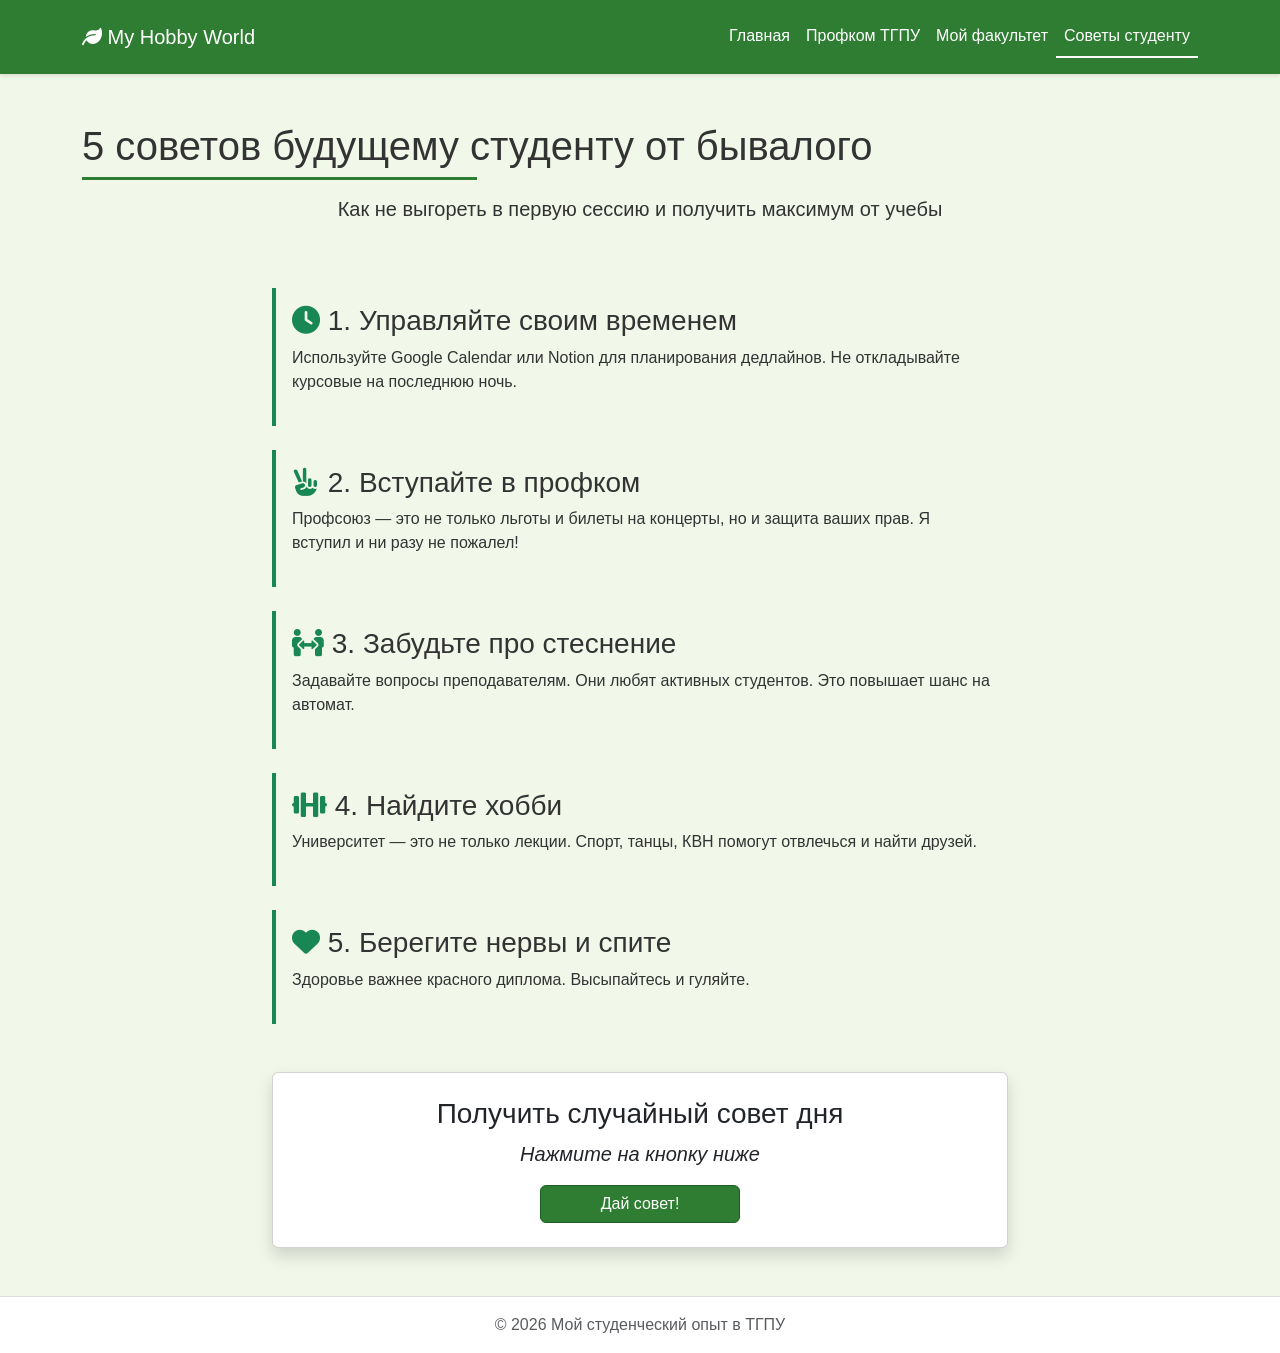
==== advice.html @ 8950489b "Initial commit: студенческий сайт ТГПУ" ====
<!DOCTYPE html>

<html lang="ru">
<head>
    <meta charset="UTF-8">
    <meta name="viewport" content="width=device-width, initial-scale=1.0">
    <title>Советы студенту | ТГПУ</title>
    <link href="https://cdn.jsdelivr.net/npm/bootstrap@5.3.0-alpha1/dist/css/bootstrap.min.css" rel="stylesheet">
    <link rel="stylesheet" href="https://cdnjs.cloudflare.com/ajax/libs/font-awesome/6.0.0-beta3/css/all.min.css">
    <link href="styles.css" rel="stylesheet">
</head>
<body>

    <nav class="navbar navbar-expand-lg custom-navbar">
        <div class="container">
            <a class="navbar-brand" href="index.html">
                <i class="fas fa-leaf"></i> My Hobby World
            </a>
            <button class="navbar-toggler" type="button" data-bs-toggle="collapse" data-bs-target="#navbarNav">
                <span class="navbar-toggler-icon"></span>
            </button>
            <div class="collapse navbar-collapse" id="navbarNav">
                <ul class="navbar-nav ms-auto">
                    <li class="nav-item"><a class="nav-link" href="index.html">Главная</a></li>
                    <li class="nav-item"><a class="nav-link" href="profkom.html">Профком ТГПУ</a></li>
                    <li class="nav-item"><a class="nav-link" href="faculty.html">Мой факультет</a></li>
                    <li class="nav-item"><a class="nav-link active" href="advice.html">Советы студенту</a></li>
                </ul>
            </div>
        </div>
    </nav>

    <div class="container mt-5">
        <h1 class="section-title text-center">5 советов будущему студенту от бывалого</h1>
        <p class="text-center lead">Как не выгореть в первую сессию и получить максимум от учебы</p>
    </div>

    <div class="container my-5">
        <div class="row justify-content-center">
            <div class="col-md-8">
                <div class="advice-list">
                    <div class="advice-item mb-4 p-3 border-start border-4 border-success">
                        <h3><i class="fas fa-clock text-success"></i> 1. Управляйте своим временем</h3>
                        <p>Используйте Google Calendar или Notion для планирования дедлайнов. Не откладывайте курсовые на последнюю ночь.</p>
                    </div>
                    <div class="advice-item mb-4 p-3 border-start border-4 border-success">
                        <h3><i class="fas fa-hand-peace text-success"></i> 2. Вступайте в профком</h3>
                        <p>Профсоюз — это не только льготы и билеты на концерты, но и защита ваших прав. Я вступил и ни разу не пожалел!</p>
                    </div>
                    <div class="advice-item mb-4 p-3 border-start border-4 border-success">
                        <h3><i class="fas fa-people-arrows text-success"></i> 3. Забудьте про стеснение</h3>
                        <p>Задавайте вопросы преподавателям. Они любят активных студентов. Это повышает шанс на автомат.</p>
                    </div>
                    <div class="advice-item mb-4 p-3 border-start border-4 border-success">
                        <h3><i class="fas fa-dumbbell text-success"></i> 4. Найдите хобби</h3>
                        <p>Университет — это не только лекции. Спорт, танцы, КВН помогут отвлечься и найти друзей.</p>
                    </div>
                    <div class="advice-item mb-4 p-3 border-start border-4 border-success">
                        <h3><i class="fas fa-heart text-success"></i> 5. Берегите нервы и спите</h3>
                        <p>Здоровье важнее красного диплома. Высыпайтесь и гуляйте.</p>
                    </div>
                </div>

                <!-- Интерактивный блок с JavaScript -->
                <div class="card mt-5 text-center p-4 shadow">
                    <h3>Получить случайный совет дня</h3>
                    <p id="randomTip" class="lead fst-italic">Нажмите на кнопку ниже</p>
                    <button id="getTipBtn" class="btn btn-success mx-auto" style="width: 200px;">Дай совет!</button>
                </div>
            </div>
        </div>
    </div>

    <footer class="footer mt-auto py-3">
        <div class="container text-center">
            <span class="text-muted">© 2026 Мой студенческий опыт в ТГПУ</span>
        </div>
    </footer>

    <script src="https://cdn.jsdelivr.net/npm/bootstrap@5.3.0-alpha1/dist/js/bootstrap.bundle.min.js"></script>
    <script src="script.js"></script>
</body>
</html>
---- styles.css ----
:root {
    --primary-green: #2e7d32;
    --light-green: #81c784;
    --dark-green: #1b5e20;
    --bg-light: #f1f8e9;
}

body {
    font-family: 'Segoe UI', Tahoma, Geneva, Verdana, sans-serif;
    background-color: var(--bg-light);
    color: #333;
    display: flex;
    flex-direction: column;
    min-height: 100vh;
}

/* Стили для навигационной панели */
.custom-navbar {
    background-color: var(--primary-green) !important;
    box-shadow: 0 2px 4px rgba(0,0,0,0.1);
    padding: 1rem 0;
}

.custom-navbar .navbar-brand,
.custom-navbar .nav-link {
    color: white !important;
    font-weight: 500;
    transition: all 0.3s ease;
}

.custom-navbar .nav-link:hover {
    color: var(--light-green) !important;
    transform: translateY(-2px);
}

.custom-navbar .nav-link.active {
    border-bottom: 2px solid white;
}

/* Главный баннер (Hero section) */
.hero-section {
    background: linear-gradient(135deg, var(--primary-green), var(--dark-green));
    color: white;
    padding: 100px 0;
    margin-bottom: 2rem;
    clip-path: polygon(0 0, 100% 0, 100% 85%, 0 100%);
}

.btn-success {
    background-color: var(--primary-green);
    border-color: var(--dark-green);
    transition: all 0.3s ease;
}

.btn-success:hover {
    background-color: var(--dark-green);
    transform: scale(1.05);
}

/* Заголовки секций */
.section-title {
    font-size: 2.5rem;
    margin-bottom: 1.5rem;
    position: relative;
    display: inline-block;
}

.section-title:after {
    content: '';
    position: absolute;
    bottom: -10px;
    left: 0;
    width: 50%;
    height: 3px;
    background-color: var(--primary-green);
}

/* Карточки фотографий */
.photo-card {
    border: none;
    overflow: hidden;
    transition: transform 0.3s ease, box-shadow 0.3s ease;
}

.photo-card:hover {
    transform: translateY(-5px);
    box-shadow: 0 10px 20px rgba(0,0,0,0.2);
}

.photo-card img {
    transition: transform 0.5s ease;
    height: 250px;
    object-fit: cover;
}

.photo-card:hover img {
    transform: scale(1.05);
}

/* Стили для галереи (faculty.html) */
.gallery-img {
    transition: all 0.3s ease;
    cursor: pointer;
    height: 250px;
    width: 100%;
    object-fit: cover;
}

.gallery-img:hover {
    transform: scale(1.02);
    box-shadow: 0 5px 15px rgba(0,0,0,0.3);
}

/* Футер (подвал) */
.footer {
    background-color: #fff;
    border-top: 1px solid #ddd;
    margin-top: 3rem;
}

/* Адаптивность для мобильных устройств */
@media (max-width: 768px) {
    .hero-section {
        padding: 50px 0;
        clip-path: polygon(0 0, 100% 0, 100% 95%, 0 100%);
    }
    
    .display-3 {
        font-size: 2rem;
    }
    
    .section-title {
        font-size: 1.8rem;
    }
    
    .photo-card img {
        height: 200px;
    }
}

/* Анимация появления (fade-in) */
@keyframes fadeIn {
    from { opacity: 0; transform: translateY(20px); }
    to { opacity: 1; transform: translateY(0); }
}

.fade-in {
    animation: fadeIn 1s ease-out;
}
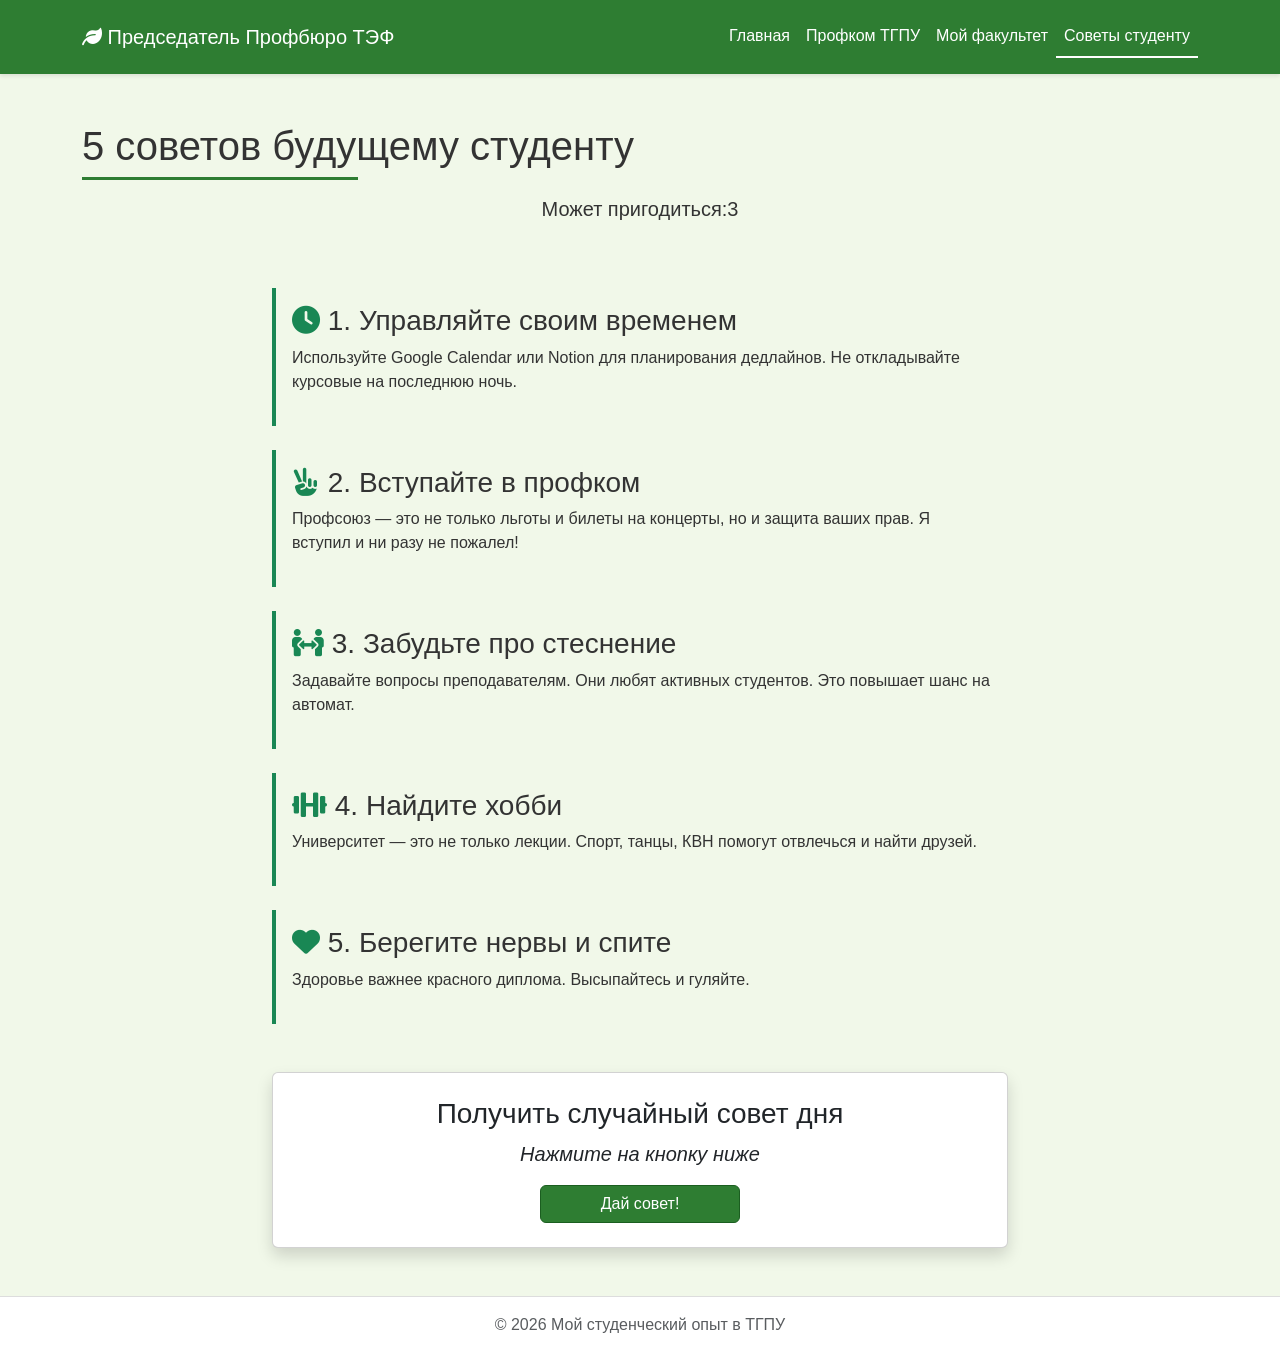
==== commit 36ab389c: "Wed, May 13, 2026, 3:08 PM +07:00" ====
--- a/advice.html
+++ b/advice.html
@@ -14,7 +14,7 @@
     <nav class="navbar navbar-expand-lg custom-navbar">
         <div class="container">
             <a class="navbar-brand" href="index.html">
-                <i class="fas fa-leaf"></i> My Hobby World
+                <i class="fas fa-leaf"></i> Председатель Профбюро ТЭФ
             </a>
             <button class="navbar-toggler" type="button" data-bs-toggle="collapse" data-bs-target="#navbarNav">
                 <span class="navbar-toggler-icon"></span>
@@ -31,8 +31,8 @@
     </nav>
 
     <div class="container mt-5">
-        <h1 class="section-title text-center">5 советов будущему студенту от бывалого</h1>
-        <p class="text-center lead">Как не выгореть в первую сессию и получить максимум от учебы</p>
+        <h1 class="section-title text-center">5 советов будущему студенту</h1>
+        <p class="text-center lead">Может пригодиться:3</p>
     </div>
 
     <div class="container my-5">
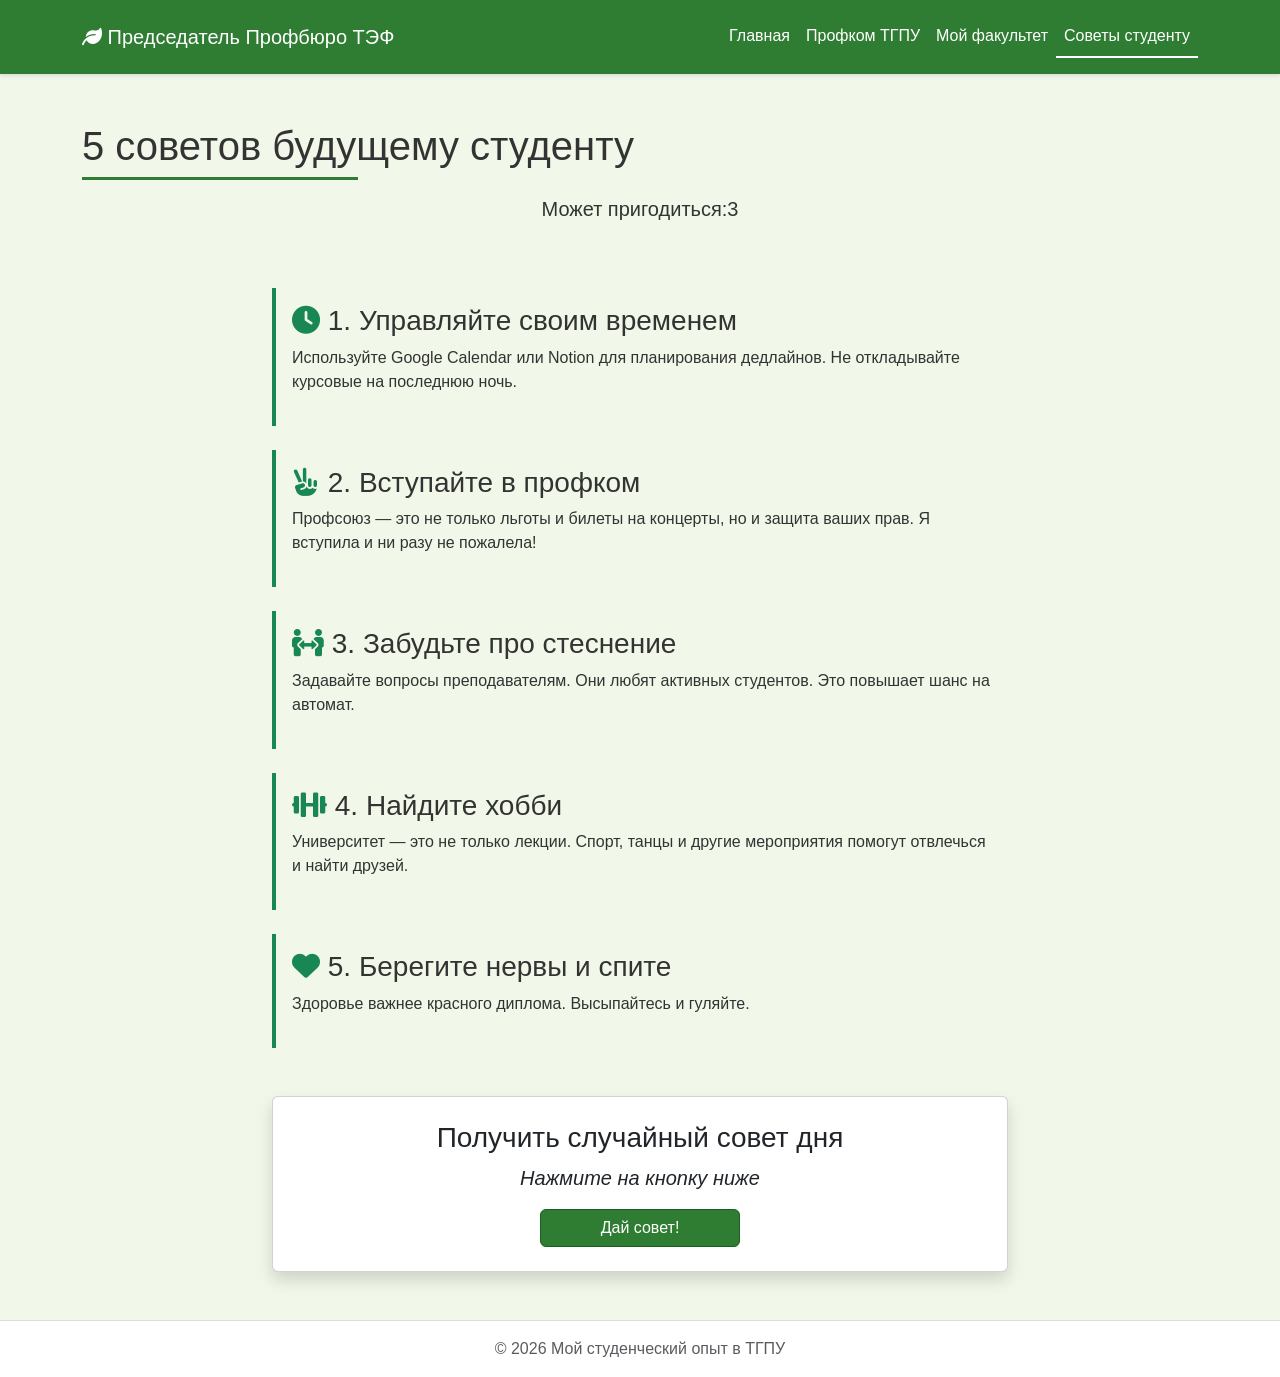
==== commit a75a4622: "Wed, May 13, 2026, 3:10 PM +07:00" ====
--- a/advice.html
+++ b/advice.html
@@ -45,7 +45,7 @@
                     </div>
                     <div class="advice-item mb-4 p-3 border-start border-4 border-success">
                         <h3><i class="fas fa-hand-peace text-success"></i> 2. Вступайте в профком</h3>
-                        <p>Профсоюз — это не только льготы и билеты на концерты, но и защита ваших прав. Я вступил и ни разу не пожалел!</p>
+                        <p>Профсоюз — это не только льготы и билеты на концерты, но и защита ваших прав. Я вступила и ни разу не пожалела!</p>
                     </div>
                     <div class="advice-item mb-4 p-3 border-start border-4 border-success">
                         <h3><i class="fas fa-people-arrows text-success"></i> 3. Забудьте про стеснение</h3>
@@ -53,7 +53,7 @@
                     </div>
                     <div class="advice-item mb-4 p-3 border-start border-4 border-success">
                         <h3><i class="fas fa-dumbbell text-success"></i> 4. Найдите хобби</h3>
-                        <p>Университет — это не только лекции. Спорт, танцы, КВН помогут отвлечься и найти друзей.</p>
+                        <p>Университет — это не только лекции. Спорт, танцы и другие мероприятия помогут отвлечься и найти друзей.</p>
                     </div>
                     <div class="advice-item mb-4 p-3 border-start border-4 border-success">
                         <h3><i class="fas fa-heart text-success"></i> 5. Берегите нервы и спите</h3>
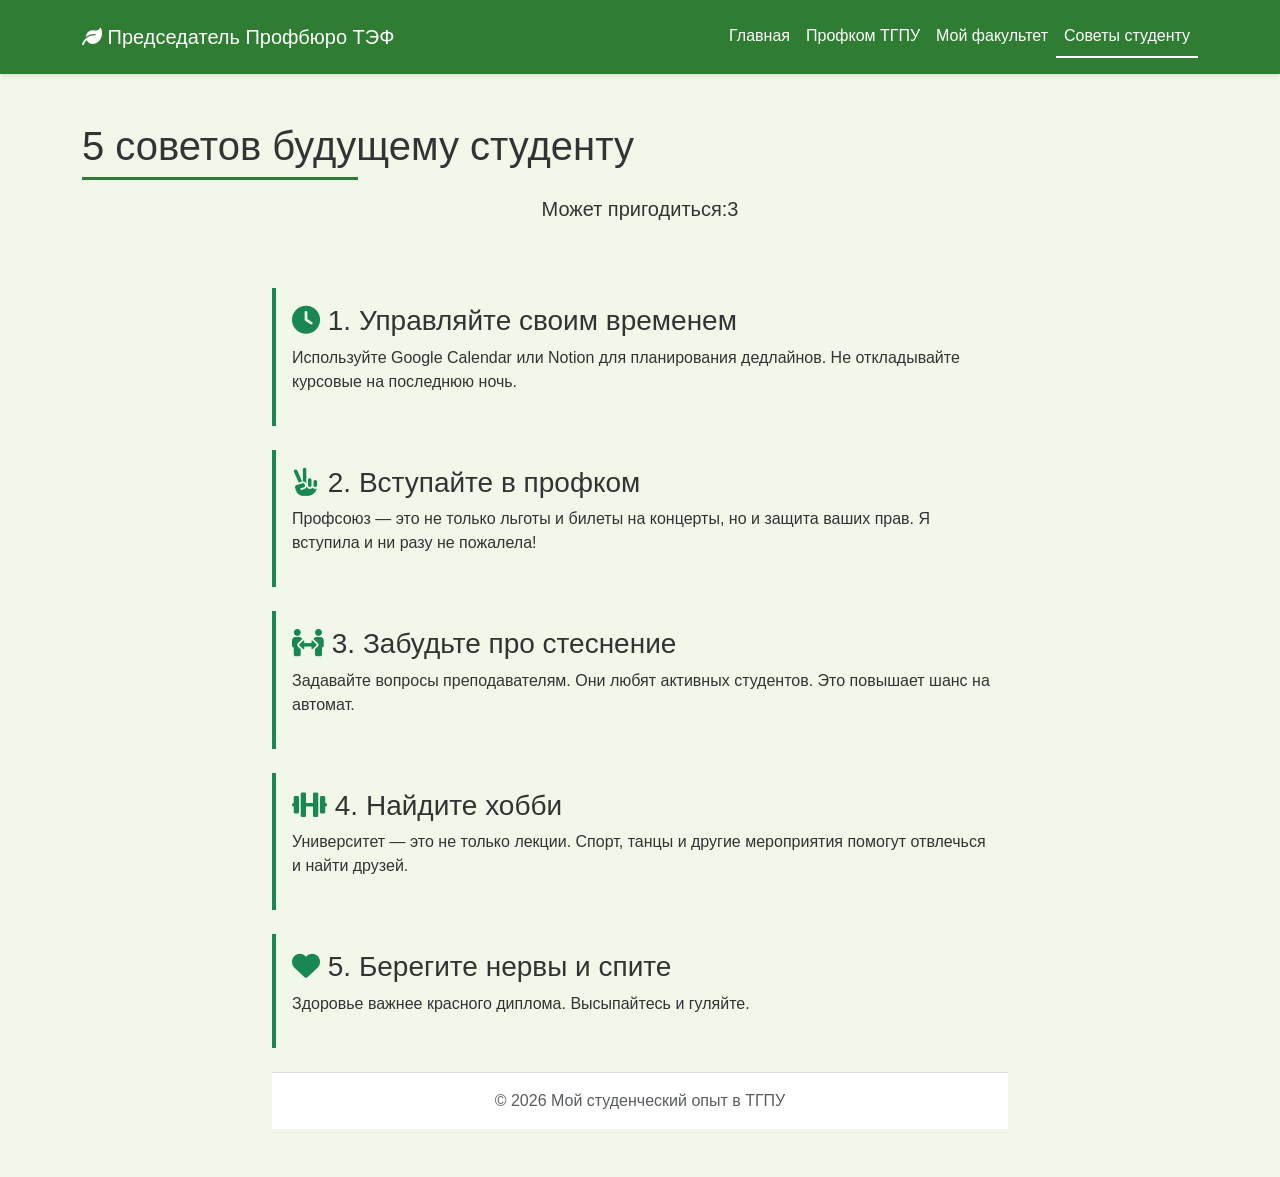
==== commit 5d49b666: "Wed, May 13, 2026, 3:11 PM +07:00" ====
--- a/advice.html
+++ b/advice.html
@@ -60,16 +60,9 @@
                         <p>Здоровье важнее красного диплома. Высыпайтесь и гуляйте.</p>
                     </div>
                 </div>
+            
 
-                <!-- Интерактивный блок с JavaScript -->
-                <div class="card mt-5 text-center p-4 shadow">
-                    <h3>Получить случайный совет дня</h3>
-                    <p id="randomTip" class="lead fst-italic">Нажмите на кнопку ниже</p>
-                    <button id="getTipBtn" class="btn btn-success mx-auto" style="width: 200px;">Дай совет!</button>
-                </div>
-            </div>
-        </div>
-    </div>
+
 
     <footer class="footer mt-auto py-3">
         <div class="container text-center">
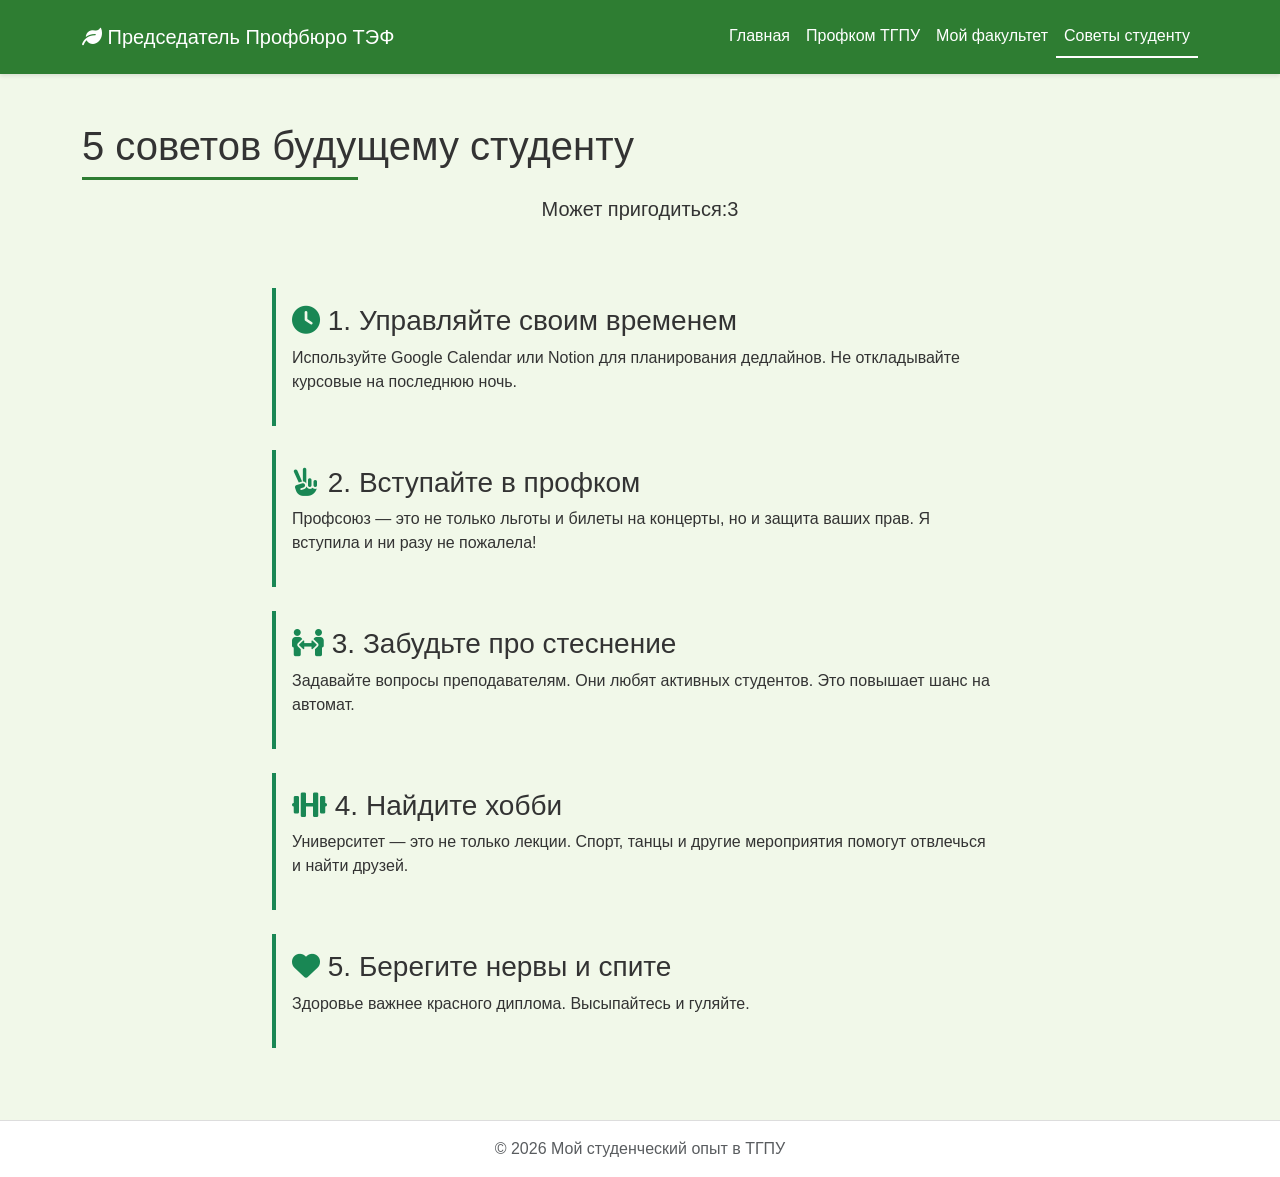
==== commit bfe9f898: "Добавила фотографии и текст" ====
--- a/advice.html
+++ b/advice.html
@@ -60,7 +60,9 @@
                         <p>Здоровье важнее красного диплома. Высыпайтесь и гуляйте.</p>
                     </div>
                 </div>
-            
+            </div>
+        </div>
+    </div>
 
 
 
